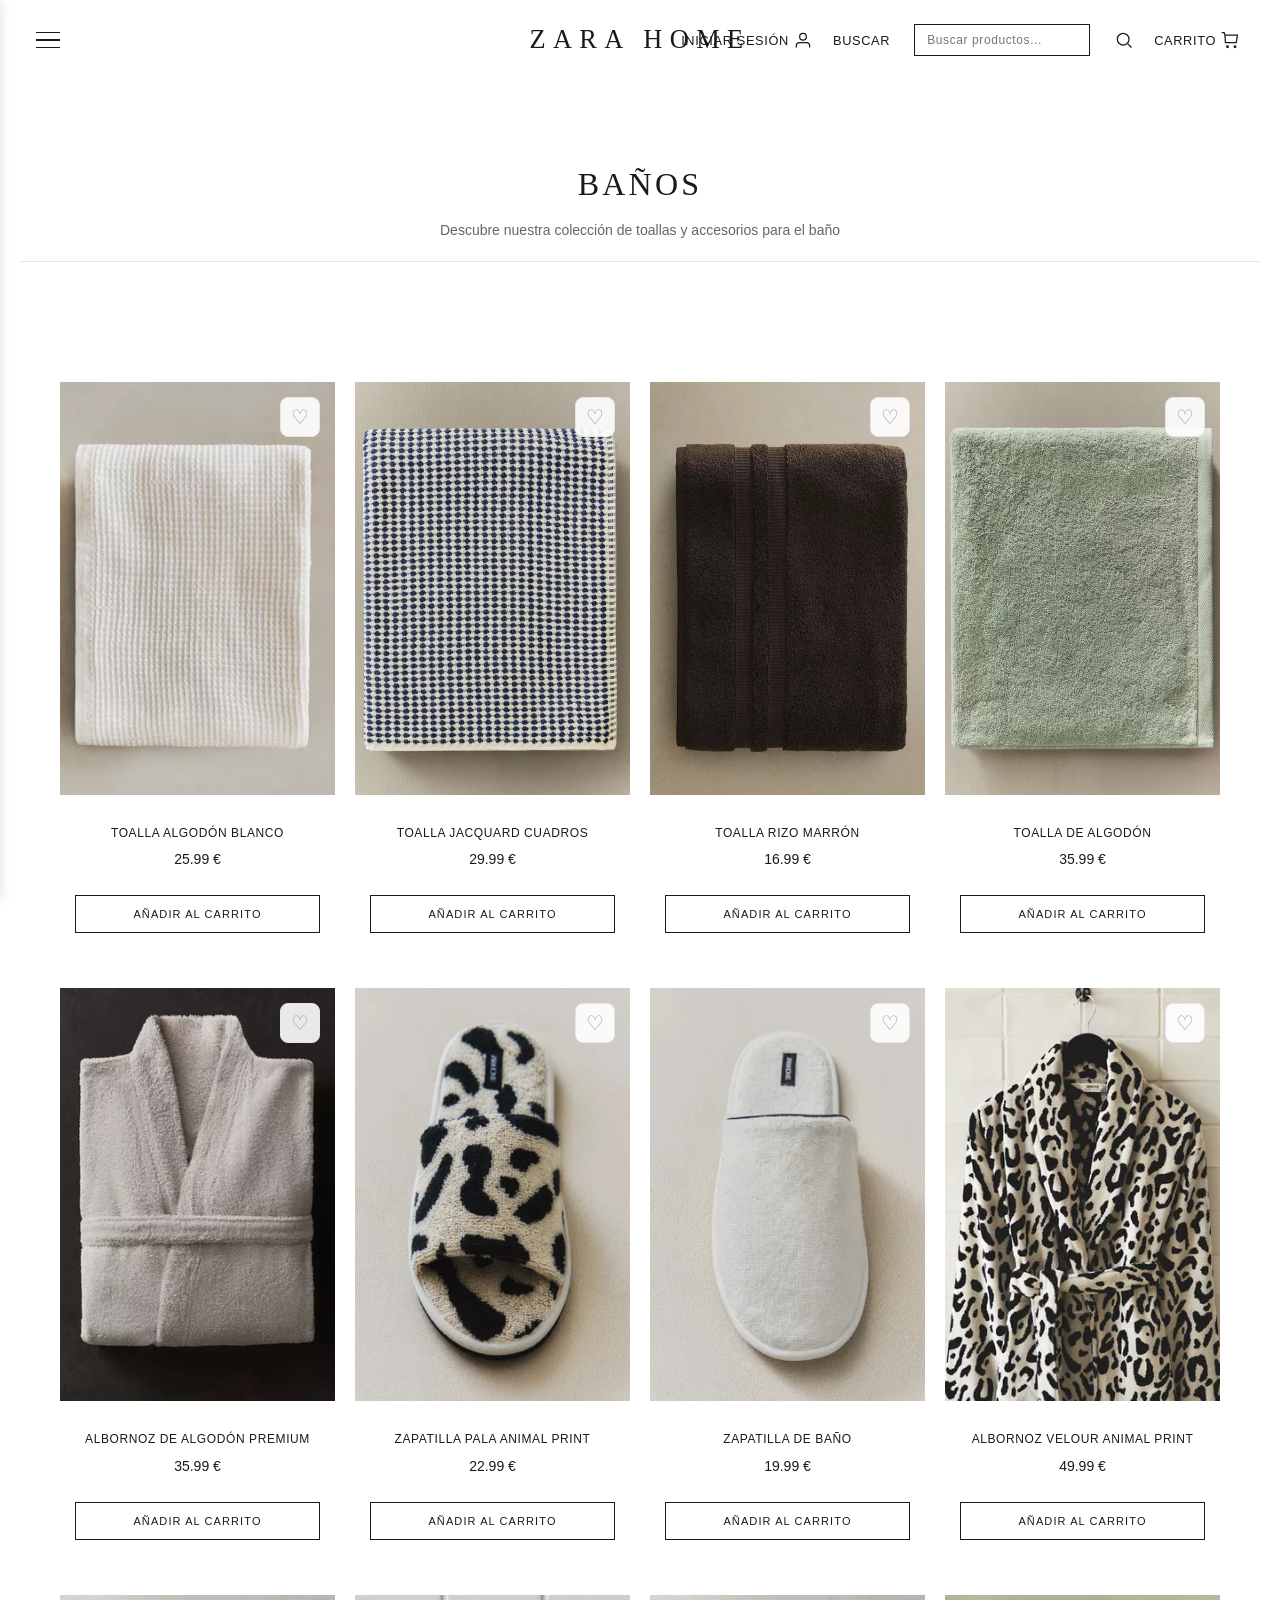
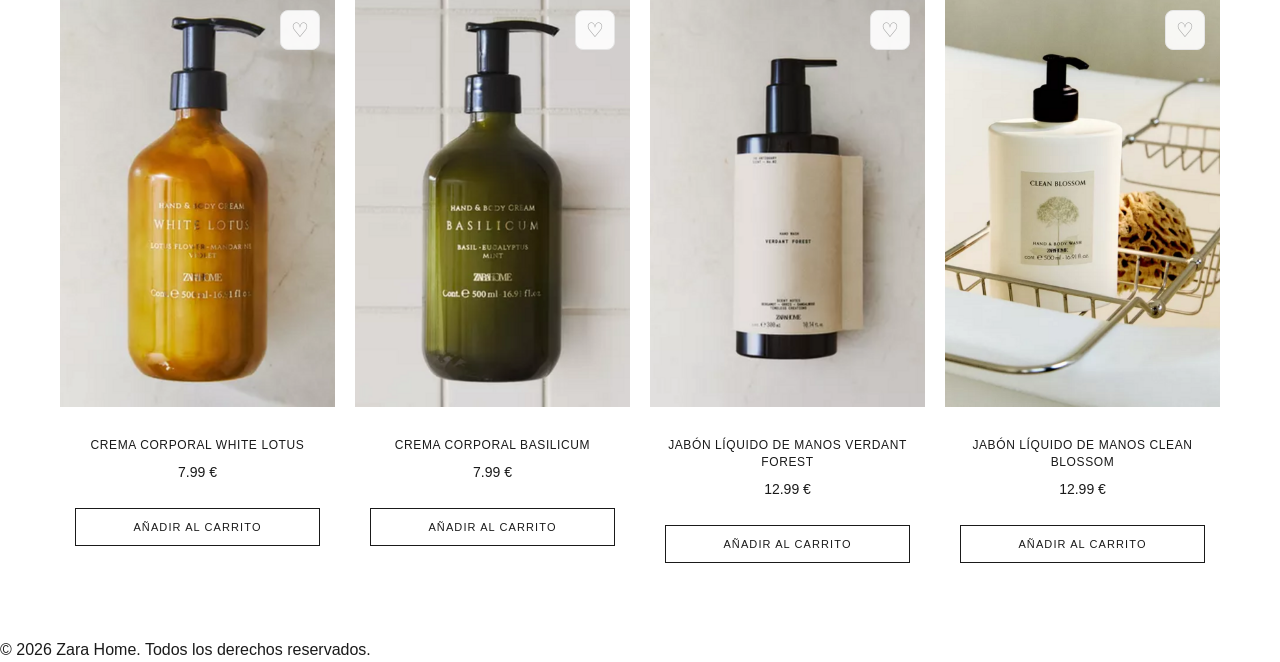
==== banos.html @ 7ca68457 "actu 10/3" ====
<!doctype html>
<html lang="es">
  <head>
    <meta charset="UTF-8" />
    <meta name="viewport" content="width=device-width, initial-scale=1.0" />
    <title>Baños - Zara Home</title>
    <link rel="stylesheet" href="./css/style.css" />
    <script defer src="./js/app.js"></script>
  </head>

  <body>
    <!-- Country Selection Modal -->
    <div class="modal-overlay hidden" id="countryModal">
      <div class="modal">
        <button class="modal-close" id="modalClose" aria-label="Cerrar modal">
          <svg width="14" height="14" viewBox="0 0 14 14" fill="none">
            <path
              d="M1 1L13 13M1 13L13 1"
              stroke="currentColor"
              stroke-width="1.5"
            />
          </svg>
        </button>
        <div class="modal-content">
          <h2 class="modal-title">HOLA,</h2>
          <p class="modal-subtitle">Sí, continuar en España</p>
          <button class="modal-btn modal-btn-primary" id="continueBtn">
            SÍ, CONTINUAR EN ESPAÑA
          </button>
          <button class="modal-btn modal-btn-secondary">
            NO, IR A LA WEB DE UNITED STATES
          </button>
          <p class="modal-note">
            Estamos presentes en más de 79 regiones. Selecciona la tuya
            <a href="/seleccion-pais">aquí</a>
          </p>
        </div>
      </div>
    </div>

    <!-- Header -->
    <header class="header" id="header">
      <div class="header-left">
        <button
          class="hamburger-btn"
          id="hamburger-btn"
          aria-label="Abrir menú"
        >
          <span></span>
          <span></span>
          <span></span>
        </button>
      </div>
      <div class="header-center">
        <a href="index.html" class="logo">
          <span class="logo-text">ZARA HOME</span>
        </a>
      </div>

      <div class="header-right">
        <button class="header-icon" aria-label="Account">
          Iniciar sesión
          <svg
            width="20"
            height="20"
            viewBox="0 0 24 24"
            fill="none"
            stroke="currentColor"
            stroke-width="1.5"
          >
            <circle cx="12" cy="8" r="4" />
            <path d="M4 21v-2a4 4 0 014-4h8a4 4 0 014 4v2" />
          </svg>
        </button>
        <!-- AQUI VA EL BUSCADOR -->

        <button class="header-icon" aria-label="Search">
          Buscar
          <div class="header-search">
            <input
              type="text"
              id="searchInput"
              placeholder="Buscar productos..."
              aria-label="Buscar productos"
            />
          </div>
          <svg
            width="20"
            height="20"
            viewBox="0 0 24 24"
            fill="none"
            stroke="currentColor"
            stroke-width="1.5"
          >
            <circle cx="11" cy="11" r="7" />
            <path d="M21 21l-4.35-4.35" />
          </svg>
        </button>

        <button class="header-icon cart-icon" id="cartIcon" aria-label="Cart">
          Carrito
          <svg
            width="20"
            height="20"
            viewBox="0 0 24 24"
            fill="none"
            stroke="currentColor"
            stroke-width="1.5"
          >
            <path d="M6 6h15l-1.5 9h-13z" />
            <circle cx="9" cy="20" r="1" />
            <circle cx="18" cy="20" r="1" />
            <path d="M6 6L5 3H2" />
          </svg>
          <span class="cart-count" id="cartCount">(0)</span>
        </button>

        <!-- Cart Dropdown -->
        <div class="cart-dropdown hidden" id="cartDropdown">
          <div class="cart-header">
            <h3>Mi Carrito</h3>
            <button
              class="cart-close"
              id="cartClose"
              aria-label="Cerrar carrito"
            >
              ✕
            </button>
          </div>
          <div class="cart-items" id="cartItems">
            <!-- Los productos se renderizarán aquí -->
          </div>
          <div class="cart-footer">
            <div class="cart-total">
              <span>Total:</span>
              <span class="total-amount" id="totalAmount">0.00 €</span>
            </div>
            <button class="checkout-btn">Ir al Carrito</button>
          </div>
        </div>
      </div>
      <div class="dropdown-menu" id="dropdownMenu">
        <nav class="dropdown-nav">
          <ul class="dropdown-list">
            <li><a href="index.html">Inicio</a></li>
            <li><a href="banos.html">Baños</a></li>
            <li><a href="#">Dormitorio</a></li>
            <li><a href="#">Decoración</a></li>
          </ul>
        </nav>
      </div>
    </header>

    <!-- Main Content -->
    <main class="main-content">
      <section class="page-header">
        <h1>Baños</h1>
        <p>Descubre nuestra colección de toallas y accesorios para el baño</p>
      </section>

      

      <div id="contenedor-baño" class="productos"></div>
    </main>

    <!-- Footer -->
    
    <footer class="footer">
      <p>&copy; 2026 Zara Home. Todos los derechos reservados.</p>
    </footer>

  </body>
</html>
---- css/style.css ----
/* =========================
   RESET Y VARIABLES GLOBALES
   ========================= */

:root {
  /* Colores principales */
  --color-bg: #ffffff;
  --color-text: #1a1a1a;
  --color-text-light: #666666;
  --color-text-lighter: #999999;
  --color-border: #e5e5e5;
  --color-border-light: #f0f0f0;
  --color-accent: #000000;

  /* Tipografía */
  --font-primary: "Cormorant Garamond", serif;
  --font-secondary: "Manrope", sans-serif;

  /* Espaciado */
  --spacing-xs: 4px;
  --spacing-sm: 8px;
  --spacing-md: 16px;
  --spacing-lg: 24px;
  --spacing-xl: 32px;
  --spacing-xxl: 48px;

  /* Transiciones */
  --transition-fast: 0.2s ease;
  --transition-normal: 0.3s ease;
  --transition-slow: 0.5s ease;

  /* Sombras */
  --shadow-sm: 0 2px 4px rgba(0, 0, 0, 0.02);
  --shadow-md: 0 4px 12px rgba(0, 0, 0, 0.05);
  --shadow-lg: 0 8px 24px rgba(0, 0, 0, 0.08);

  /* Z-index */
  --z-dropdown: 100;
  --z-modal: 1000;
  --z-header: 100;
}

/* Reset básico */
* {
  margin: 0;
  padding: 0;
  box-sizing: border-box;
}

html {
  font-size: 16px;
  scroll-behavior: smooth;
}

body {
  font-family: var(--font-secondary);
  color: var(--color-text);
  background-color: var(--color-bg);
  line-height: 1.5;
  -webkit-font-smoothing: antialiased;
  -moz-osx-font-smoothing: grayscale;

  /* ensure scroll is always available (Chrome/Firefox) */
  overflow-y: auto;
  min-height: 100vh;
}

html {
  /* some browsers need explicit scroll property */
  overflow-y: auto;
  height: auto;
}

/* =========================
   UTILIDADES
   ========================= */

.visually-hidden {
  position: absolute;
  width: 1px;
  height: 1px;
  margin: -1px;
  padding: 0;
  overflow: hidden;
  clip: rect(0, 0, 0, 0);
  border: 0;
}

.hidden {
  display: none !important;
}

/* =========================
   OVERLAY DEL MODAL
   ========================= */

.modal-overlay {
  position: fixed;
  top: 0;
  left: 0;
  width: 100%;
  height: 100%;
  background-color: rgba(0, 0, 0, 0.5);
  backdrop-filter: blur(2px);
  z-index: 999;
  transition: opacity var(--transition-normal);
  opacity: 0;
  pointer-events: none;
}

.modal-overlay.hidden {
  opacity: 0;
  pointer-events: none;
}
/* =========================
   OVERLAY DEL MENÚ HAMBURGUESA (NUEVO)
   ========================= */
.menu-overlay {
  position: fixed;
  top: 0;
  left: 0;
  width: 100%;
  height: 100%;
  background: rgba(0, 0, 0, 0);
  z-index: 5001;
}

.menu-overlay.hidden {
  display: none;
}
/* Evitar scroll cuando el menú está abierto */
body.menu-open {
  overflow: hidden;
}
/* Botón hamburguesa */
.hamburger-btn {
  display: flex;
  flex-direction: column;
  gap: 6px;
  background: none;
  border: none;
  cursor: pointer;
  padding: var(--spacing-xs);
  position: relative;
  z-index: 1002;
}

.hamburger-btn span {
  width: 24px;
  height: 1.5px;
  background-color: var(--color-text);
  transition: all var(--transition-fast);
}
/* Animación cuando está abierto */
.hamburger-btn.active span:nth-child(1) {
  transform: rotate(45deg) translate(5px, 5px);
}

.hamburger-btn.active span:nth-child(2) {
  opacity: 0;
}

.hamburger-btn.active span:nth-child(3) {
  transform: rotate(-45deg) translate(7px, -7px);
}
/* PANEL LATERAL (MENÚ HAMBURGUESA)copi */
.dropdown-menu {
  position: fixed;
  top: 0;
  left: -320px; /* oculto */
  width: 320px;
  height: 100vh;
  background: #ffffff;
  padding: 40px 30px;
  box-shadow: 2px 0 10px rgba(0, 0, 0, 0.1);
  overflow-y: auto;
  transition: left 0.35s ease;
  z-index: 6000;
  font-family: "Helvetica Neue", Arial, sans-serif;
}

/* Cuando se abre */
.dropdown-menu.active {
  left: 0;
}

/* LISTA DEL MENÚ */
.dropdown-list {
  list-style: none;
  padding: 0;
  margin: 0;
}

.dropdown-list li {
  padding: 12px 0;
  border-bottom: 1px solid #eee;
}

.dropdown-list a {
  text-decoration: none;
  color: #111;
  font-size: 0.85rem;
  letter-spacing: 0.05em;
  text-transform: uppercase;
  display: block;
  transition: opacity 0.2s ease;
}

.dropdown-list a:hover {
  opacity: 0.5;
}

/* DIVISOR */
.dropdown-divider {
  border-bottom: 2px solid #000;
  margin: 10px 0;
}

/*---------------------------*/
.modal {
  background-color: var(--color-bg);
  max-width: 500px;
  width: 90%;
  position: relative;
  animation: modalSlideIn 0.3s ease;
}

@keyframes modalSlideIn {
  from {
    transform: translateY(20px);
    opacity: 0;
  }
  to {
    transform: translateY(0);
    opacity: 1;
  }
}

.modal-close {
  position: absolute;
  top: var(--spacing-lg);
  right: var(--spacing-lg);
  background: none;
  border: none;
  cursor: pointer;
  color: var(--color-text);
  transition: opacity var(--transition-fast);
  z-index: 1;
}

.modal-close:hover {
  opacity: 0.5;
}

.modal-content {
  padding: var(--spacing-xxl) var(--spacing-xl);
  text-align: center;
}

.modal-title {
  font-family: var(--font-primary);
  font-size: 2rem;
  font-weight: 400;
  letter-spacing: 0.1em;
  margin-bottom: var(--spacing-sm);
}

.modal-subtitle {
  font-size: 0.9rem;
  color: var(--color-text-light);
  margin-bottom: var(--spacing-xl);
  text-transform: uppercase;
  letter-spacing: 0.05em;
}

.modal-btn {
  width: 100%;
  padding: var(--spacing-md);
  margin-bottom: var(--spacing-sm);
  border: 1px solid var(--color-border);
  background: none;
  cursor: pointer;
  font-family: var(--font-secondary);
  font-size: 0.8rem;
  text-transform: uppercase;
  letter-spacing: 0.1em;
  transition: all var(--transition-fast);
}

.modal-btn-primary {
  background-color: var(--color-accent);
  color: white;
  border-color: var(--color-accent);
}

.modal-btn-primary:hover {
  background-color: transparent;
  color: var(--color-accent);
}

.modal-btn-secondary {
  background-color: transparent;
  color: var(--color-text);
}

.modal-btn-secondary:hover {
  background-color: var(--color-border-light);
}

.modal-note {
  margin-top: var(--spacing-xl);
  font-size: 0.8rem;
  color: var(--color-text-lighter);
}

.modal-note a {
  color: var(--color-text);
  text-decoration: underline;
  text-underline-offset: 4px;
}

/* =========================
   HEADER
   ========================= */

.header {
  position: fixed;
  top: 0;
  left: 0;
  width: 100%;
  display: flex;
  align-items: center;
  justify-content: space-between;
  padding: var(--spacing-lg) var(--spacing-xl);
  background-color: transparent;
  transition: all var(--transition-normal);
  z-index: var(--z-header);
}

.header.scrolled {
  background-color: var(--color-bg);
  padding: var(--spacing-md) var(--spacing-xl);
  box-shadow: var(--shadow-sm);
}

.header-left {
  display: flex;
  align-items: center;
  gap: 30px;
  flex: 0 0 auto;
}

.menu-btn {
  display: flex;
  flex-direction: column;
  gap: 6px;
  background: none;
  border: none;
  cursor: pointer;
  padding: var(--spacing-xs);
}

.menu-btn span {
  width: 24px;
  height: 1px;
  background-color: var(--color-text);
  transition: all var(--transition-fast);
}

.menu-btn.active span:nth-child(1) {
  transform: rotate(45deg) translate(5px, 5px);
}

.menu-btn.active span:nth-child(2) {
  opacity: 0;
}

.menu-btn.active span:nth-child(3) {
  transform: rotate(-45deg) translate(7px, -7px);
}

.logo {
  text-decoration: none;
  color: var(--color-text);
}

.logo-text {
  font-family: var(--font-primary);
  font-size: 1.65rem; /* un poco más grande */
  letter-spacing: 0.28em; /* CLAVE: más aire entre letras */
  font-weight: 300;
}

.header-center {
  position: absolute;
  left: 50%;
  transform: translateX(-50%);
  display: flex;
  align-items: center;
}

.header-right {
  margin-left: auto;
  display: flex;
  align-items: center;
  gap: 20px;
}

.header-icon {
  display: flex;
  align-items: center;
  gap: var(--spacing-xs);
  background: none;
  border: none;
  cursor: pointer;
  font-size: 0.8rem;
  text-transform: uppercase;
  letter-spacing: 0.05em;
  color: var(--color-text);
  transition: opacity var(--transition-fast);
}

.header-icon:hover {
  opacity: 0.5;
}

.cart-icon {
  position: relative;
}

.cart-count {
  font-size: 0.7rem;
  margin-left: var(--spacing-xs);
}
/*BUSCADOR,LUPA*/
.header-search {
  display: flex;
  align-items: center;
  margin: 0 20px;
}

.header-search input {
  padding: 8px 12px;
  border: 1px solid var(--color-text);
  background: transparent;
  color: var(--color-text);
  font-family: var(--font-secondary);
  font-size: 12px;
  letter-spacing: 0.05em;
  outline: none;
  transition: border 0.2s ease;
}

.header-search input:focus {
  border-color: var(--color-accent);
}

/*CARD BAÑOS*/
/* Contenedor principal de la cuadrícula */
.productos {
  display: grid;
  /* 2 columnas en móvil, 4 en escritorio */
  grid-template-columns: repeat(2, 1fr);
  gap: 20px 10px; /* 20px vertical, 10px horizontal */
  padding: 20px;
  margin-top: 80px; /* Para que no lo tape el header */
}

@media (min-width: 1024px) {
  .productos {
    grid-template-columns: repeat(4, 1fr);
    gap: 40px 20px;
    padding: 40px;
  }
}

/* Estilo de cada Card */
.producto-card {
  position: relative;
  display: flex;
  flex-direction: column;
  text-align: center; /* Zara suele centrar el texto debajo */
}

.image-wrapper {
  aspect-ratio: 2 / 3; /* Proporción vertical elegante */
  overflow: hidden;
  background-color: #f9f9f9; /* Fondo neutro mientras carga */
  width: 100%;
  position: relative; /* Para posicionar el botón de favoritos */
}
.image-wrapper img {
  width: 100%;
  height: 100%;
  object-fit: cover; /* Ajusta la imagen sin deformarla */
  display: block;
  transition: opacity 0.3s ease;
}
.productos img,
.producto-card img {
  width: 100%;
  object-fit: cover; /* Ajusta la imagen sin deformarla */
  display: block;
  transition: opacity 0.3s ease;
}

/* Tipografía minimalista */
.nombre-prod {
  font-size: 0.75rem;
  text-transform: uppercase;
  letter-spacing: 1px;
  margin-top: 15px;
  font-weight: 400;
}

.precio-prod {
  font-size: 0.8rem;
  color: #666;
  margin-top: 5px;
}
/* Botón principal añadir */
.add-cart-btn {
  background-color: transparent;
  color: #000;
  border: 1px solid #000;
  padding: 10px 20px;
  font-family: inherit;
  font-size: 12px;
  text-transform: uppercase;
  letter-spacing: 1.5px;
  cursor: pointer;
  width: 100%; /* Que ocupe todo el ancho de la card */

  transition: all 0.3s ease;
}

/* Efecto al pasar el ratón (Hover) */
.add-cart-btn:hover {
  background-color: hsla(0, 3%, 37%, 0.907);
  color: #fff;
}
/* Tipografía Zara Home */
.info h3 {
  font-size: 14px;
  font-weight: 400;
  margin-top: 15px;
  text-transform: uppercase;
}
/*corazon de card*/
/* --- Estilos del Botón del Corazón (Esquina superior derecha) --- */
.wishlist-btn {
  position: absolute;
  top: 15px;
  right: 15px;

  /* Crear el cuadrado gris limpio */
  width: 36px; /* Tamaño del cuadrado */
  height: 36px;
  background-color: #e8dede;
  border: 1px solid #5b5656;
  border-radius: 4px;

  /* Alinear el icono del corazón en el centro */
  display: flex;
  justify-content: center;
  align-items: center;

  /* Estilo del icono del corazón */
  font-size: 20px; /* Tamaño del corazón */
  color: #333; /* Color del icono outline */
  cursor: pointer;
  transition: all 0.3s ease;
  padding: 0;
  z-index: 10;
}

/* Interacción al pasar el ratón por el corazón */
.wishlist-btn:hover {
  background-color: #e0e0e0;
  color: #000;
  transform: scale(1.05);
}
/* =========================
   MAIN CONTENT
   ========================= */

.main {
  padding-top: 80px;
  min-height: 100vh;
}
/*main bano*/
.main-content {
  margin-top: 100px;
  padding: 20px;
}
/* Estilo de la Card */
.producto-card {
  width: 100%;
  display: flex;
  flex-direction: column;
}
/* =========================
   HERO SECTION
   ========================= */

.hero {
  position: relative;
  width: 100%;
  height: calc(100vh - 80px);
  min-height: 600px;
  overflow: hidden;
}

.hero-image {
  width: 100%;
  height: 100%;
  object-fit: cover;
  transition: opacity var(--transition-slow);
}

.hero-nav {
  position: absolute;
  bottom: 40px; /* o donde lo quieras */
  left: 50%;
  transform: translateX(-50%);
  background: transparent; /* elimina fondo blanco */
  width: 100%;
  display: flex;
  justify-content: center;
  overflow: visible !important;
}

.hero-nav-list {
  display: flex;
  justify-content: center;
  gap: 40px; /* separa los enlaces */
  list-style: none;
  padding: 0;
  margin: 0;
}

.hero-nav-link {
  text-decoration: none;
  color: #111;
  font-size: 0.85rem;
  letter-spacing: 0.05em;
  text-transform: uppercase;
  padding-bottom: 4px;
  transition: opacity 0.2s ease;
}

.hero-nav-link:hover {
  color: #fff;
  opacity: 1;
}

.hero-nav-link::after {
  content: "";
  position: absolute;
  bottom: 0;
  left: 50%;
  transform: translateX(-50%);
  width: 0;
  height: 1px;
  background-color: var(--color-accent);
  transition: width var(--transition-normal);
}

.hero-nav-link.active {
  border-bottom: 1px solid #111;
}

.hero-nav-link.active::after {
  width: 30px;
}

/* =========================
   FEATURED PRODUCTS
   ========================= */

.section-title {
  font-family: var(--font-display);
  font-size: 1.25rem;
  font-weight: 300;
  letter-spacing: 0.2em;
  text-align: center;
  margin-bottom: var(--spacing-3xl);
}

.featured {
  padding: var(--spacing-4xl) var(--spacing-xl);
  max-width: var(--max-width);
  margin: 0 auto;
}

.products-grid {
  display: grid;
  grid-template-columns: repeat(4, 1fr);
  gap: var(--spacing-lg);
}

.product-card {
  cursor: pointer;
}

.product-image-wrapper {
  position: relative;
  aspect-ratio: 3/4;
  overflow: hidden;
  margin-bottom: var(--spacing-md);
  background: var(--color-gray-100);
}

.product-image {
  width: 100%;
  height: 100%;
  object-fit: cover;
  transition: transform var(--transition-slower);
}

.product-card:hover .product-image {
  transform: scale(1.05);
}

.product-wishlist {
  position: absolute;
  top: var(--spacing-md);
  right: var(--spacing-md);
  width: 32px;
  height: 32px;
  display: flex;
  align-items: center;
  justify-content: center;
  color: var(--color-text);
  opacity: 0;
  transition: opacity var(--transition-base);
}

.product-card:hover .product-wishlist {
  opacity: 1;
}

.product-wishlist:hover {
  transform: scale(1.1);
}

.product-info {
  text-align: left;
}

.product-name {
  text-align: center;
  font-size: 0.8rem;
  font-weight: 300;
  letter-spacing: 0.05em;
  margin-bottom: var(--spacing-xs);
  line-height: 1.4;
}

/* =========================
   MEDIA QUERIES (RESPONSIVE)
   ========================= */

@media (max-width: 1200px) {
  .dropdown-menu ul {
    gap: var(--spacing-md);
  }

  .hero-nav-link {
    padding: var(--spacing-md) var(--spacing-md);
    font-size: 0.7rem;
  }
}

.menu-btn {
  display: flex;
}

.hero-nav {
  bottom: var(--spacing-lg);
  width: 90%;
  overflow-x: auto;
  -webkit-overflow-scrolling: touch;
}

.hero-nav-list {
  padding: 0;
}

.hero-nav-link {
  padding: var(--spacing-md) var(--spacing-lg);
}

@media (max-width: 768px) {
  .header {
    padding: var(--spacing-md);
  }

  .header-left {
    gap: var(--spacing-md);
  }

  .logo-text {
    font-size: 1.2rem;
  }

  .header-right {
    gap: var(--spacing-md);
  }

  .header-icon span:not(.cart-count) {
    display: none;
  }

  .hero {
    height: calc(100vh - 70px);
    min-height: 500px;
  }

  .modal-content {
    padding: var(--spacing-xl) var(--spacing-lg);
  }

  .modal-title {
    font-size: 1.5rem;
  }
}

@media (max-width: 480px) {
  .hero-nav-link {
    padding: var(--spacing-md) var(--spacing-md);
    font-size: 0.65rem;
  }

  .cart-count {
    display: inline-block;
  }

  .modal-btn {
    font-size: 0.7rem;
    padding: var(--spacing-sm);
  }
}

/* =========================
   ANIMACIONES ADICIONALES
   ========================= */

@keyframes fadeIn {
  from {
    opacity: 0;
  }
  to {
    opacity: 1;
  }
}

@keyframes slideUp {
  from {
    transform: translateY(20px);
    opacity: 0;
  }
  to {
    transform: translateY(0);
    opacity: 1;
  }
}

/* Clases de utilidad para animaciones */
.fade-in {
  animation: fadeIn var(--transition-normal);
}

.slide-up {
  animation: slideUp var(--transition-normal);
}

/* =========================
   TOUCH DEVICE OPTIMIZATIONS
   ========================= */

.touch .hero-nav {
  -webkit-overflow-scrolling: touch;
}

.touch .hero-nav-link {
  padding: var(--spacing-md) var(--spacing-lg);
  min-width: 120px;
  text-align: center;
}

.touch .modal-overlay {
  backdrop-filter: none; /* Mejor rendimiento en dispositivos móviles */
}

/* =========================
   SEARCH & FILTER SECTION
   ========================= */

.search-input {
  width: 100%;
  max-width: 500px;
  padding: 12px 16px;
  border: 1px solid var(--color-border);
  border-radius: 4px;
  font-family: var(--font-secondary);
  font-size: 14px;
  transition: all var(--transition-fast);
}

.search-input:focus {
  outline: none;
  border-color: var(--color-text);
  box-shadow: 0 0 0 2px rgba(0, 0, 0, 0.05);
}

.search-input::placeholder {
  color: var(--color-text-lighter);
}

/* =========================
   CART SUMMARY SECTION
   ========================= */

.cart-summary {
  padding: 20px;
  background-color: #ffffff;
  border-bottom: 1px solid var(--color-border);
  text-align: center;
}

.cart-info h3 {
  font-size: 16px;
  font-weight: 500;
  margin-bottom: 8px;
  text-transform: uppercase;
  letter-spacing: 0.05em;
}

.cart-info h3 span {
  font-weight: 700;
  color: var(--color-accent);
}

.cart-total {
  font-size: 18px;
  color: var(--color-text);
  margin: 0;
}

.cart-total span {
  font-weight: 700;
  color: var(--color-accent);
}

/* =========================
   PRODUCT CARD IMPROVEMENTS
   ========================= */

.producto-header {
  position: relative;
  height: 300px;
  overflow: hidden;
  background-color: #f5f5f5;
}

.producto-imagen {
  width: 100%;
  height: 100%;
  object-fit: cover;
  display: block;
  transition: transform var(--transition-normal);
}

.producto-card:hover .producto-imagen {
  transform: scale(1.05);
}

.producto-card .info {
  padding: 15px;
  text-align: center;
}

.producto-card .info h3 {
  font-size: 12px;
  font-weight: 400;
  text-transform: uppercase;
  letter-spacing: 0.05em;
  margin-bottom: 8px;
  line-height: 1.4;
}

.producto-card .precio {
  font-size: 14px;
  font-weight: 500;
  color: var(--color-text);
  margin: 8px 0 15px 0;
}

.add-cart-btn {
  width: 100%;
  padding: 12px 16px;
  margin-top: 10px;
  background-color: transparent;
  border: 1px solid var(--color-text);
  color: var(--color-text);
  font-family: var(--font-secondary);
  font-size: 11px;
  font-weight: 500;
  text-transform: uppercase;
  letter-spacing: 0.1em;
  cursor: pointer;
  transition: all var(--transition-fast);
}

.add-cart-btn:hover {
  background-color: var(--color-accent);
  color: white;
  border-color: var(--color-accent);
}
.add-cart-btn:active {
  background-color: transparent !important; /* evita el fondo negro */
  color: var(--color-text) !important;
  border-color: var(--color-text) !important;
  transform: scale(0.98);
}
.add-cart-btn:focus {
  outline: none;
  background-color: transparent;
}

/* =========================
   CART DROPDOWN STYLES
   ========================= */

.cart-dropdown {
  position: fixed;
  top: 70px;
  right: 0;
  width: 380px;
  max-height: 600px;
  background: #ffffff;
  border-left: 1px solid var(--color-border);
  box-shadow: -4px 0 12px rgba(0, 0, 0, 0.1);
  display: flex;
  flex-direction: column;
  z-index: 999;
  animation: slideInRight 0.3s ease;
}

.cart-dropdown.hidden {
  display: none;
}

@keyframes slideInRight {
  from {
    transform: translateX(100%);
  }
  to {
    transform: translateX(0);
  }
}

.cart-header {
  padding: 16px 20px;
  border-bottom: 1px solid var(--color-border);
  display: flex;
  justify-content: space-between;
  align-items: center;
}

.cart-header h3 {
  font-size: 16px;
  font-weight: 500;
  text-transform: uppercase;
  letter-spacing: 0.05em;
  margin: 0;
}

.cart-close {
  background: none;
  border: none;
  font-size: 20px;
  cursor: pointer;
  color: var(--color-text);
  transition: opacity var(--transition-fast);
  padding: 0;
  width: 24px;
  height: 24px;
  display: flex;
  align-items: center;
  justify-content: center;
}

.cart-close:hover {
  opacity: 0.5;
}

.cart-items {
  flex: 1;
  overflow-y: auto;
  padding: 16px 0;
}

.cart-item {
  padding: 16px 20px;
  border-bottom: 1px solid var(--color-border-light);
  display: flex;
  gap: 12px;
  align-items: flex-start;
}

.cart-item-image {
  width: 60px;
  height: 60px;
  object-fit: cover;
  background: var(--color-border-light);
  border-radius: 2px;
}

.cart-item-info {
  flex: 1;
  min-width: 0;
}

.cart-item-name {
  font-size: 12px;
  font-weight: 500;
  text-transform: uppercase;
  letter-spacing: 0.05em;
  margin: 0 0 8px 0;
  line-height: 1.4;
  word-break: break-word;
}

.cart-item-details {
  font-size: 11px;
  color: var(--color-text-light);
  margin: 4px 0;
}

.cart-item-quantity {
  font-weight: 600;
}

.cart-item-price {
  font-weight: 600;
  margin-top: 4px;
}

/* botón de eliminar en el carrito */
.remove-cart-btn {
  background: none;
  border: none;
  color: var(--color-text-light);
  font-size: 16px;
  cursor: pointer;
  padding: 0;
  margin-left: 8px;
  transition: color var(--transition-fast);
}

.remove-cart-btn:hover {
  color: #000;
}

.remove-cart-btn:focus {
  outline: 2px solid var(--color-accent);
}

.cart-empty {
  padding: 40px 20px;
  text-align: center;
  color: var(--color-text-lighter);
  font-size: 14px;
}

.cart-footer {
  padding: 16px 20px;
  border-top: 1px solid var(--color-border);
  background: var(--color-bg);
}

.cart-total {
  display: flex;
  justify-content: space-between;
  align-items: center;
  margin-bottom: 16px;
  font-size: 14px;
}

.cart-total span:last-child {
  font-weight: 600;
  font-size: 16px;
}

.checkout-btn {
  width: 100%;
  padding: 14px;
  background-color: var(--color-accent);
  color: white;
  border: none;
  font-family: var(--font-secondary);
  font-size: 12px;
  font-weight: 600;
  text-transform: uppercase;
  letter-spacing: 0.1em;
  cursor: pointer;
  transition: all var(--transition-fast);
}

.checkout-btn:hover {
  background-color: #333333;
}

.checkout-btn:active {
  transform: scale(0.98);
}

/* Responsive design para mobile */
@media (max-width: 480px) {
  .cart-dropdown {
    width: 100%;
    right: 0;
    top: 70px;
    max-height: calc(100vh - 70px);
  }
}

/* =========================
   CART MESSAGE NOTIFICATION
   ========================= */

.cart-message {
  position: fixed;
  bottom: 20px;
  right: 20px;
  background-color: var(--color-accent);
  color: white;
  padding: 16px 24px;
  border-radius: 4px;
  font-size: 14px;
  font-weight: 500;
  box-shadow: var(--shadow-lg);
  animation: slideUp 0.3s ease;
  z-index: 1001;
}

@media (max-width: 480px) {
  .cart-message {
    bottom: 10px;
    right: 10px;
    left: 10px;
  }
}

/* =========================
   WISHLIST BUTTON
   ========================= */

.wishlist-btn {
  position: absolute;
  top: 15px;
  right: 15px;
  width: 40px;
  height: 40px;
  background-color: rgba(255, 255, 255, 0.9);
  border: 1px solid var(--color-border);
  border-radius: 8px;
  display: flex;
  justify-content: center;
  align-items: center;
  font-size: 20px;
  color: #999;
  cursor: pointer;
  transition: all var(--transition-fast);
  z-index: 10;
  padding: 0;
}

.wishlist-btn:hover {
  background-color: white;
  transform: scale(1.1);
}

.wishlist-btn.filled {
  color: black;
  background-color: white;
  border-color: black;
}

/* =========================
   CART MESSAGE NOTIFICATION
   ========================= */

.cart-message {
  position: fixed;
  bottom: 20px;
  right: 20px;
  padding: 16px 24px;
  background-color: var(--color-accent);
  color: white;
  border-radius: 4px;
  font-size: 14px;
  font-weight: 500;
  box-shadow: var(--shadow-lg);
  animation: slideUp var(--transition-normal);
  z-index: 1000;
}

@media (max-width: 768px) {
  .cart-message {
    bottom: 10px;
    right: 10px;
    left: 10px;
    border-radius: 4px;
  }
}

/* =========================
   NO PRODUCTS MESSAGE
   ========================= */

.no-products {
  grid-column: 1 / -1;
  text-align: center;
  padding: 60px 20px;
  color: var(--color-text-light);
  font-size: 16px;
}

/* =========================
   PAGE HEADER
   ========================= */

.page-header {
  text-align: center;
  padding: 40px 20px 20px;
  background-color: #ffffff;
  border-bottom: 1px solid var(--color-border);
}

.page-header h1 {
  font-family: var(--font-primary);
  font-size: 32px;
  font-weight: 300;
  letter-spacing: 0.1em;
  margin-bottom: 12px;
  text-transform: uppercase;
}

.page-header p {
  font-size: 14px;
  color: var(--color-text-light);
}

/* =========================
   PRINT STYLES
   ========================= */

@media print {
  .header,
  .hero-nav,
  .modal-overlay,
  .cart-summary {
    display: none;
  }

  .hero-image {
    max-width: 100%;
    page-break-inside: avoid;
  }
}

/* =========================
   ESTILOS DEL MODAL DE LOGIN
   ========================= */

.auth-modal {
  position: fixed;
  top: 0;
  left: 0;
  width: 100%;
  height: 100%;
  z-index: var(--z-modal);
  display: flex;
  align-items: center;
  justify-content: center;
  backdrop-filter: blur(5px);
}

.auth-modal.hidden {
  display: none;
}

.auth-overlay {
  position: absolute;
  top: 0;
  left: 0;
  width: 100%;
  height: 100%;
  background-color: rgba(0, 0, 0, 0.5);
  cursor: pointer;
}

.auth-container {
  position: relative;
  background: white;
  border-radius: 8px;
  max-width: 400px;
  width: 90%;
  padding: 40px;
  box-shadow: var(--shadow-lg);
  animation: slideUp 0.3s ease;
  z-index: 1001;
}

@keyframes slideUp {
  from {
    opacity: 0;
    transform: translateY(20px);
  }
  to {
    opacity: 1;
    transform: translateY(0);
  }
}

.auth-close {
  position: absolute;
  top: 16px;
  right: 16px;
  background: none;
  border: none;
  font-size: 24px;
  cursor: pointer;
  color: var(--color-text-light);
  padding: 8px;
  display: flex;
  align-items: center;
  justify-content: center;
  width: 32px;
  height: 32px;
  border-radius: 4px;
  transition: all var(--transition-fast);
}

.auth-close:hover {
  background-color: var(--color-border-light);
  color: var(--color-text);
}

.auth-header {
  text-align: center;
  margin-bottom: 32px;
}

.auth-header h2 {
  font-family: var(--font-primary);
  font-size: 28px;
  margin-bottom: 8px;
  font-weight: 500;
  letter-spacing: 2px;
}

.auth-header p {
  color: var(--color-text-light);
  font-size: 14px;
}

.auth-form {
  display: flex;
  flex-direction: column;
}

.auth-input-group {
  margin-bottom: 20px;
  display: flex;
  flex-direction: column;
}

.auth-input-group label {
  font-size: 12px;
  font-weight: 600;
  margin-bottom: 8px;
  text-transform: uppercase;
  letter-spacing: 1px;
  color: var(--color-text);
}

.auth-input-group input {
  padding: 12px 16px;
  border: 1px solid var(--color-border);
  border-radius: 4px;
  font-family: var(--font-secondary);
  font-size: 14px;
  transition: border-color var(--transition-fast);
}

.auth-input-group input:focus {
  outline: none;
  border-color: var(--color-accent);
  box-shadow: 0 0 0 3px rgba(0, 0, 0, 0.05);
}

.auth-submit-btn {
  padding: 14px 24px;
  background-color: var(--color-accent);
  color: white;
  border: 1px solid var(--color-accent);
  border-radius: 4px;
  font-family: var(--font-secondary);
  font-size: 14px;
  font-weight: 600;
  text-transform: uppercase;
  letter-spacing: 1.5px;
  cursor: pointer;
  margin-bottom: 20px;
  transition: all var(--transition-fast);
}

.auth-submit-btn:hover {
  background-color: #222;
  border-color: #222;
}

.auth-submit-btn:active {
  transform: scale(0.98);
}

.auth-footer {
  display: flex;
  flex-direction: column;
  gap: 16px;
  font-size: 13px;
  text-align: center;
}

.auth-link {
  color: var(--color-text);
  text-decoration: none;
  border-bottom: 1px solid transparent;
  transition: border-color var(--transition-fast);
}

.auth-link:hover {
  border-bottom-color: var(--color-text);
}

/* Responsive */
@media (max-width: 480px) {
  .auth-container {
    width: 95%;
    padding: 24px;
  }

  .auth-header h2 {
    font-size: 20px;
  }

  .auth-input-group input {
    font-size: 16px; /* Evita zoom en iOS */
  }
}
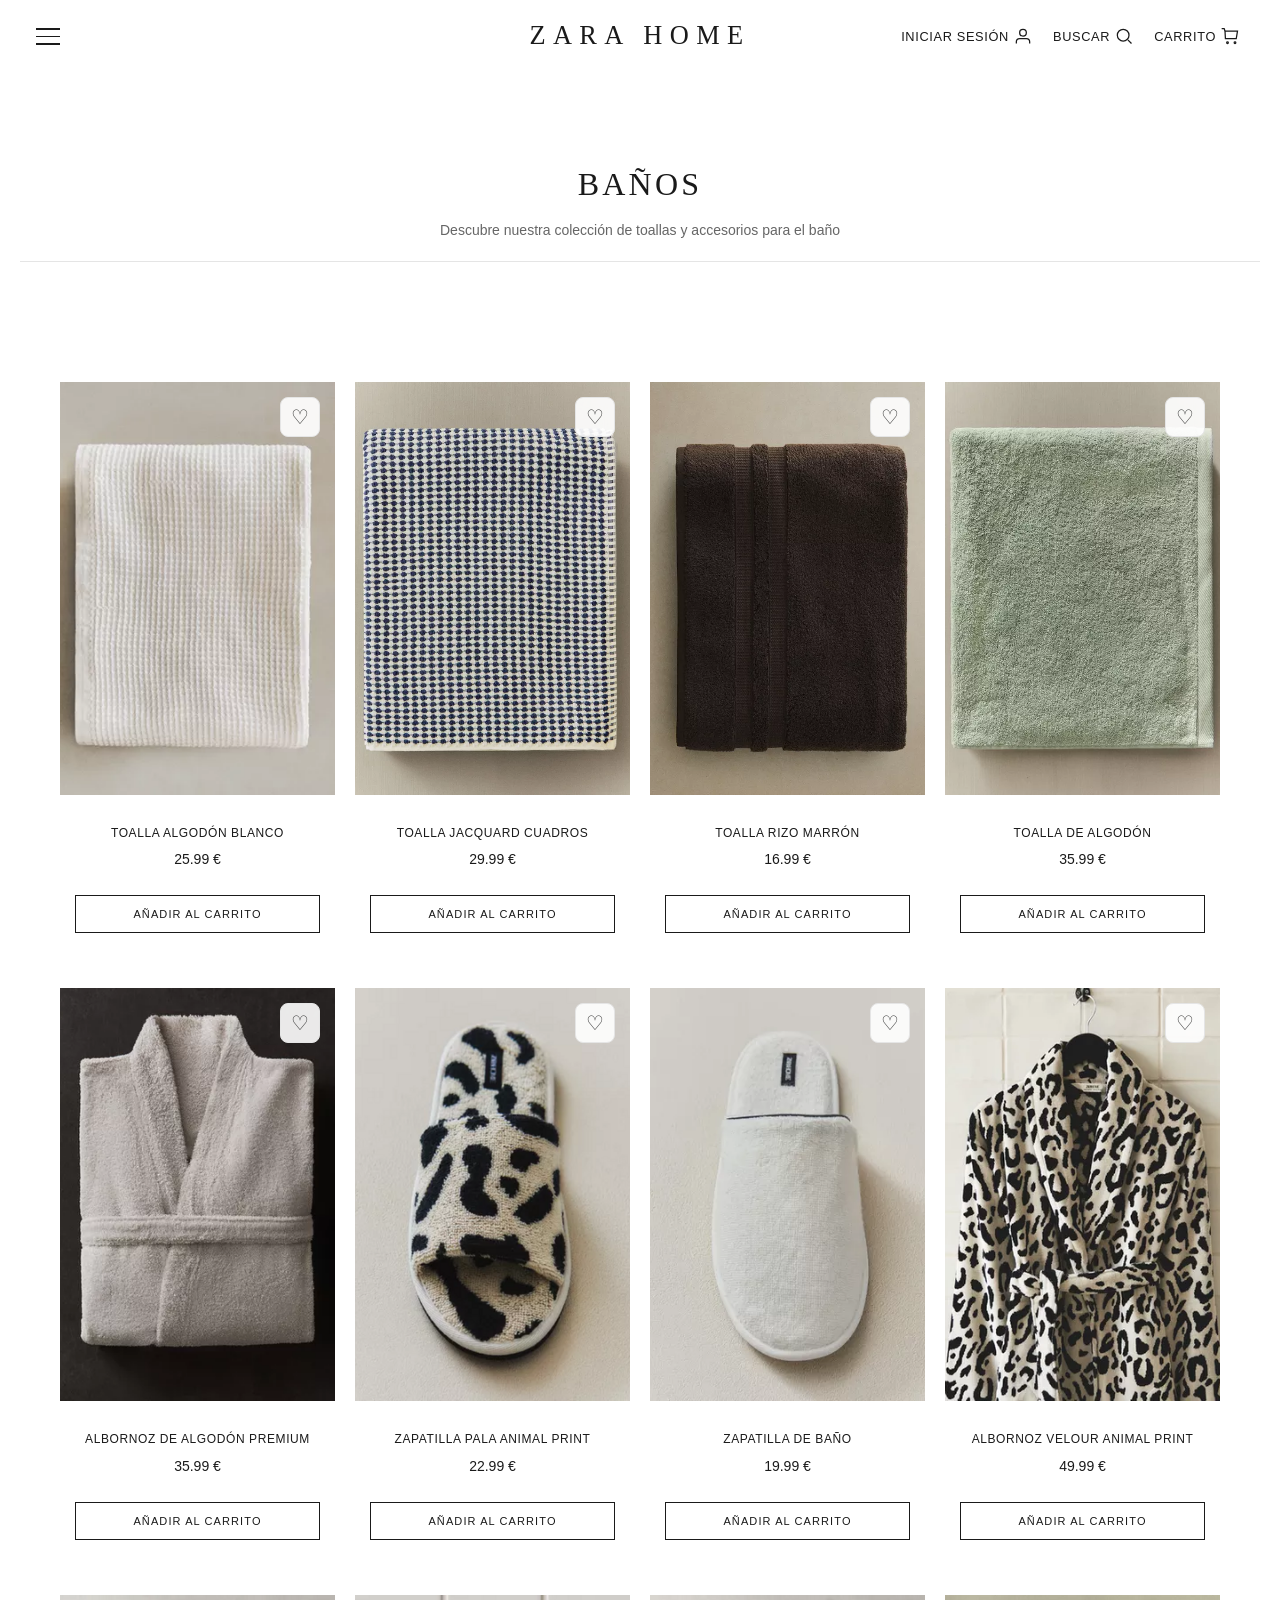
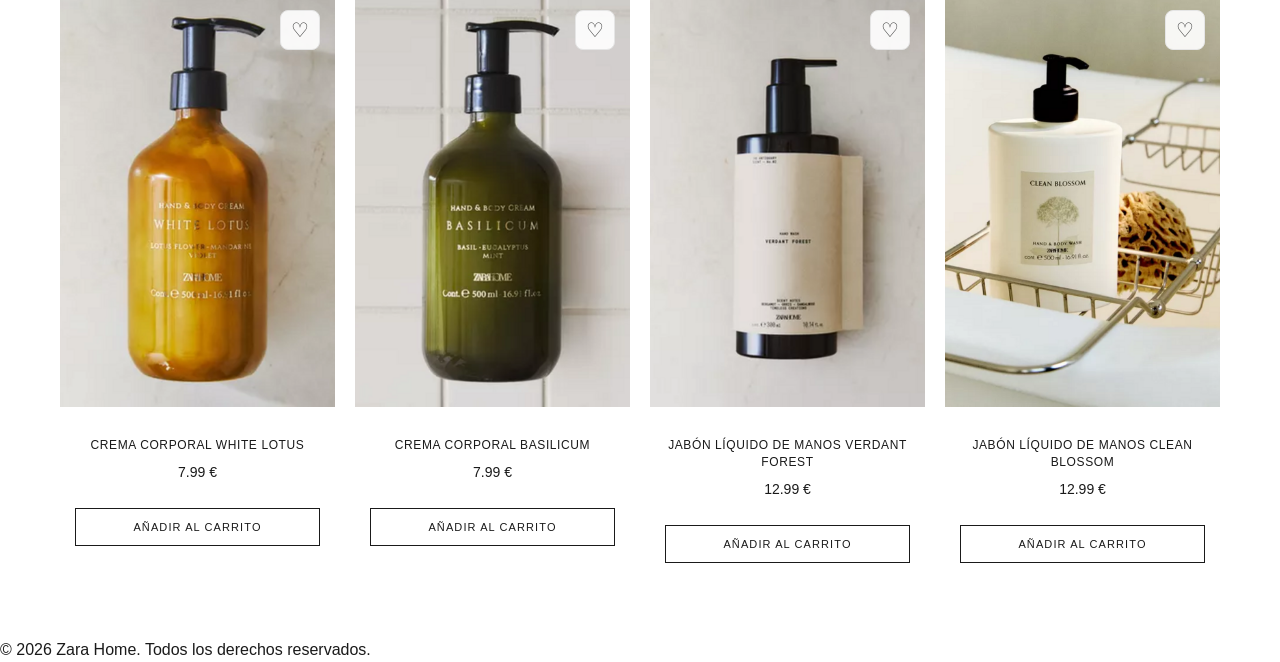
==== commit 5b2f7962: "actu 25/3" ====
--- a/banos.html
+++ b/banos.html
@@ -6,6 +6,7 @@
     <title>Baños - Zara Home</title>
     <link rel="stylesheet" href="./css/style.css" />
     <script defer src="./js/app.js"></script>
+    
   </head>
 
   <body>
@@ -58,7 +59,7 @@
       </div>
 
       <div class="header-right">
-        <button class="header-icon" aria-label="Account">
+        <button class="header-icon">
           Iniciar sesión
           <svg
             width="20"
@@ -72,32 +73,27 @@
             <path d="M4 21v-2a4 4 0 014-4h8a4 4 0 014 4v2" />
           </svg>
         </button>
-        <!-- AQUI VA EL BUSCADOR -->
 
-        <button class="header-icon" aria-label="Search">
-          Buscar
-          <div class="header-search">
-            <input
-              type="text"
-              id="searchInput"
-              placeholder="Buscar productos..."
-              aria-label="Buscar productos"
-            />
-          </div>
-          <svg
-            width="20"
-            height="20"
-            viewBox="0 0 24 24"
-            fill="none"
-            stroke="currentColor"
-            stroke-width="1.5"
-          >
-            <circle cx="11" cy="11" r="7" />
-            <path d="M21 21l-4.35-4.35" />
+        <!-- BOTÓN -->
+        <button class="header-icon" id="searchToggle">
+          BUSCAR
+         
+          <svg width="20" height="20" viewBox="0 0 24 24" fill="none" stroke="currentColor" stroke-width="1.5">
+            <circle cx="11" cy="11" r="7"/>
+            <path d="M21 21l-4.35-4.35"/>
           </svg>
         </button>
 
-        <button class="header-icon cart-icon" id="cartIcon" aria-label="Cart">
+        <!-- BUSCADOR (FUERA) -->
+        <div class="search-overlay" id="searchOverlay">
+          <input
+            type="text"
+            id="searchInput"
+            placeholder="¿Qué Estás Buscando?"
+          />
+        </div>
+
+        <button class="header-icon cart-icon" id="cartIcon">
           Carrito
           <svg
             width="20"
@@ -158,16 +154,13 @@
         <p>Descubre nuestra colección de toallas y accesorios para el baño</p>
       </section>
 
-      
-
       <div id="contenedor-baño" class="productos"></div>
     </main>
 
     <!-- Footer -->
-    
+
     <footer class="footer">
       <p>&copy; 2026 Zara Home. Todos los derechos reservados.</p>
     </footer>
-
   </body>
 </html>
--- a/css/style.css
+++ b/css/style.css
@@ -50,6 +50,8 @@
 html {
   font-size: 16px;
   scroll-behavior: smooth;
+  overflow-y: auto;
+  height: auto;
 }
 
 body {
@@ -65,11 +67,7 @@
   min-height: 100vh;
 }
 
-html {
-  /* some browsers need explicit scroll property */
-  overflow-y: auto;
-  height: auto;
-}
+
 
 /* =========================
    UTILIDADES
@@ -122,11 +120,12 @@
   width: 100%;
   height: 100%;
   background: rgba(0, 0, 0, 0);
-  z-index: 5001;
-}
-
-.menu-overlay.hidden {
+  z-index: 5000;
   display: none;
+}
+
+.menu-overlay.active {
+  display: block;
 }
 /* Evitar scroll cuando el menú está abierto */
 body.menu-open {
@@ -151,6 +150,26 @@
   background-color: var(--color-text);
   transition: all var(--transition-fast);
 }
+/*Boton de cerrar y abrir menu(x)*/
+.menu-close {
+  position: absolute;
+  top: 20px;
+  right: 20px;
+
+  background: none;
+  border: none;
+  font-size: 20px;
+  cursor: pointer;
+
+  color: #000;
+  font-size: 24px;
+  font-weight: 300;
+}
+
+/* efecto hover suave */
+.menu-close:hover {
+  opacity: 0.6;
+}
 /* Animación cuando está abierto */
 .hamburger-btn.active span:nth-child(1) {
   transform: rotate(45deg) translate(5px, 5px);
@@ -163,7 +182,7 @@
 .hamburger-btn.active span:nth-child(3) {
   transform: rotate(-45deg) translate(7px, -7px);
 }
-/* PANEL LATERAL (MENÚ HAMBURGUESA)copi */
+/* PANEL LATERAL (MENÚ HAMBURGUESA) */
 .dropdown-menu {
   position: fixed;
   top: 0;
@@ -172,11 +191,13 @@
   height: 100vh;
   background: #ffffff;
   padding: 40px 30px;
-  box-shadow: 2px 0 10px rgba(0, 0, 0, 0.1);
+
+  -webkit-overflow-scrolling: touch;
   overflow-y: auto;
   transition: left 0.35s ease;
   z-index: 6000;
   font-family: "Helvetica Neue", Arial, sans-serif;
+  
 }
 
 /* Cuando se abre */
@@ -432,27 +453,31 @@
   font-size: 0.7rem;
   margin-left: var(--spacing-xs);
 }
-/*BUSCADOR,LUPA*/
-.header-search {
-  display: flex;
+
+/*BUSCADOR */
+.search-overlay {
+  position: fixed;
+  top: 0;
+  left: 0;
+  width: 100%;
+  height: 100px;
+  background: white;
+
+  display: none;
   align-items: center;
-  margin: 0 20px;
-}
-
-.header-search input {
-  padding: 8px 12px;
-  border: 1px solid var(--color-text);
-  background: transparent;
-  color: var(--color-text);
-  font-family: var(--font-secondary);
-  font-size: 12px;
-  letter-spacing: 0.05em;
-  outline: none;
-  transition: border 0.2s ease;
-}
-
-.header-search input:focus {
-  border-color: var(--color-accent);
+  justify-content: center;
+
+  z-index: 7000;
+}
+
+.search-overlay.active {
+  display: flex;
+}
+.search-overlay input {
+  width: 400px;   
+  height: 40px;   
+  font-size: 16px; 
+  padding: 10px;
 }
 
 /*CARD BAÑOS*/
@@ -480,6 +505,7 @@
   display: flex;
   flex-direction: column;
   text-align: center; /* Zara suele centrar el texto debajo */
+  width: 100%;
 }
 
 .image-wrapper {
@@ -518,26 +544,29 @@
   color: #666;
   margin-top: 5px;
 }
-/* Botón principal añadir */
+/* Botón principal añadir al carrito */
 .add-cart-btn {
+  width: 100%;
+  padding: 12px 16px;
+  margin-top: 10px;
   background-color: transparent;
-  color: #000;
-  border: 1px solid #000;
-  padding: 10px 20px;
-  font-family: inherit;
-  font-size: 12px;
-  text-transform: uppercase;
-  letter-spacing: 1.5px;
+  border: 1px solid var(--color-text);
+  color: var(--color-text);
+  font-family: var(--font-secondary);
+  font-size: 11px;
+  font-weight: 500;
+  text-transform: uppercase;
+  letter-spacing: 0.1em;
   cursor: pointer;
-  width: 100%; /* Que ocupe todo el ancho de la card */
-
-  transition: all 0.3s ease;
+  transition: all var(--transition-fast);
 }
 
 /* Efecto al pasar el ratón (Hover) */
+
 .add-cart-btn:hover {
-  background-color: hsla(0, 3%, 37%, 0.907);
-  color: #fff;
+  background-color: var(--color-accent);
+  color: white;
+  border-color: var(--color-accent);
 }
 /* Tipografía Zara Home */
 .info h3 {
@@ -546,40 +575,8 @@
   margin-top: 15px;
   text-transform: uppercase;
 }
-/*corazon de card*/
-/* --- Estilos del Botón del Corazón (Esquina superior derecha) --- */
-.wishlist-btn {
-  position: absolute;
-  top: 15px;
-  right: 15px;
-
-  /* Crear el cuadrado gris limpio */
-  width: 36px; /* Tamaño del cuadrado */
-  height: 36px;
-  background-color: #e8dede;
-  border: 1px solid #5b5656;
-  border-radius: 4px;
-
-  /* Alinear el icono del corazón en el centro */
-  display: flex;
-  justify-content: center;
-  align-items: center;
-
-  /* Estilo del icono del corazón */
-  font-size: 20px; /* Tamaño del corazón */
-  color: #333; /* Color del icono outline */
-  cursor: pointer;
-  transition: all 0.3s ease;
-  padding: 0;
-  z-index: 10;
-}
-
-/* Interacción al pasar el ratón por el corazón */
-.wishlist-btn:hover {
-  background-color: #e0e0e0;
-  color: #000;
-  transform: scale(1.05);
-}
+
+
 /* =========================
    MAIN CONTENT
    ========================= */
@@ -593,12 +590,7 @@
   margin-top: 100px;
   padding: 20px;
 }
-/* Estilo de la Card */
-.producto-card {
-  width: 100%;
-  display: flex;
-  flex-direction: column;
-}
+
 /* =========================
    HERO SECTION
    ========================= */
@@ -620,14 +612,16 @@
 
 .hero-nav {
   position: absolute;
-  bottom: 40px; /* o donde lo quieras */
+  bottom: 40px; 
   left: 50%;
   transform: translateX(-50%);
-  background: transparent; /* elimina fondo blanco */
-  width: 100%;
+  background: transparent; 
   display: flex;
   justify-content: center;
   overflow: visible !important;
+  width: 90%;
+  overflow-x: auto;
+  -webkit-overflow-scrolling: touch;
 }
 
 .hero-nav-list {
@@ -637,11 +631,13 @@
   list-style: none;
   padding: 0;
   margin: 0;
+ 
 }
 
 .hero-nav-link {
   text-decoration: none;
-  color: #111;
+  border-bottom: none;
+  color:white;
   font-size: 0.85rem;
   letter-spacing: 0.05em;
   text-transform: uppercase;
@@ -655,6 +651,7 @@
 }
 
 .hero-nav-link::after {
+  display: none;
   content: "";
   position: absolute;
   bottom: 0;
@@ -667,7 +664,8 @@
 }
 
 .hero-nav-link.active {
-  border-bottom: 1px solid #111;
+  border-bottom: none;
+  
 }
 
 .hero-nav-link.active::after {
@@ -722,27 +720,7 @@
   transform: scale(1.05);
 }
 
-.product-wishlist {
-  position: absolute;
-  top: var(--spacing-md);
-  right: var(--spacing-md);
-  width: 32px;
-  height: 32px;
-  display: flex;
-  align-items: center;
-  justify-content: center;
-  color: var(--color-text);
-  opacity: 0;
-  transition: opacity var(--transition-base);
-}
-
-.product-card:hover .product-wishlist {
-  opacity: 1;
-}
-
-.product-wishlist:hover {
-  transform: scale(1.1);
-}
+
 
 .product-info {
   text-align: left;
@@ -757,6 +735,7 @@
   line-height: 1.4;
 }
 
+
 /* =========================
    MEDIA QUERIES (RESPONSIVE)
    ========================= */
@@ -770,25 +749,6 @@
     padding: var(--spacing-md) var(--spacing-md);
     font-size: 0.7rem;
   }
-}
-
-.menu-btn {
-  display: flex;
-}
-
-.hero-nav {
-  bottom: var(--spacing-lg);
-  width: 90%;
-  overflow-x: auto;
-  -webkit-overflow-scrolling: touch;
-}
-
-.hero-nav-list {
-  padding: 0;
-}
-
-.hero-nav-link {
-  padding: var(--spacing-md) var(--spacing-lg);
 }
 
 @media (max-width: 768px) {
@@ -943,9 +903,13 @@
 }
 
 .cart-total {
-  font-size: 18px;
+  display: flex;
+  justify-content: space-between;
+  align-items: center;
+
+  font-size: 16px; 
   color: var(--color-text);
-  margin: 0;
+  margin-bottom: 16px;
 }
 
 .cart-total span {
@@ -996,38 +960,26 @@
   color: var(--color-text);
   margin: 8px 0 15px 0;
 }
-
-.add-cart-btn {
-  width: 100%;
-  padding: 12px 16px;
-  margin-top: 10px;
-  background-color: transparent;
-  border: 1px solid var(--color-text);
-  color: var(--color-text);
-  font-family: var(--font-secondary);
-  font-size: 11px;
-  font-weight: 500;
-  text-transform: uppercase;
-  letter-spacing: 0.1em;
-  cursor: pointer;
-  transition: all var(--transition-fast);
-}
-
-.add-cart-btn:hover {
+.add-cart-btn.added {
   background-color: var(--color-accent);
   color: white;
   border-color: var(--color-accent);
-}
-.add-cart-btn:active {
-  background-color: transparent !important; /* evita el fondo negro */
-  color: var(--color-text) !important;
-  border-color: var(--color-text) !important;
-  transform: scale(0.98);
-}
-.add-cart-btn:focus {
+  cursor: default;
+}
+.add-cart-btn.added:hover,
+.add-cart-btn.added:active,
+.add-cart-btn.added:focus {
+  background-color: var(--color-accent);
+  color: white;
+  border-color: var(--color-accent);
+  transform: none;
   outline: none;
-  background-color: transparent;
-}
+}
+
+
+
+
+
 
 /* =========================
    CART DROPDOWN STYLES
@@ -1181,13 +1133,9 @@
   background: var(--color-bg);
 }
 
-.cart-total {
-  display: flex;
-  justify-content: space-between;
-  align-items: center;
-  margin-bottom: 16px;
-  font-size: 14px;
-}
+
+  
+
 
 .cart-total span:last-child {
   font-weight: 600;
@@ -1253,9 +1201,17 @@
     left: 10px;
   }
 }
-
-/* =========================
-   WISHLIST BUTTON
+@media (max-width: 768px) {
+  .cart-message {
+    bottom: 10px;
+    right: 10px;
+    left: 10px;
+    border-radius: 4px;
+  }
+}
+
+/* =========================
+   WISHLIST BUTTON CORAZON
    ========================= */
 
 .wishlist-btn {
@@ -1271,15 +1227,16 @@
   justify-content: center;
   align-items: center;
   font-size: 20px;
-  color: #999;
+  color: #333;
   cursor: pointer;
   transition: all var(--transition-fast);
   z-index: 10;
   padding: 0;
 }
-
+/* Interacción al pasar el ratón por el corazón */
 .wishlist-btn:hover {
   background-color: white;
+   color: #000;   
   transform: scale(1.1);
 }
 
@@ -1287,34 +1244,6 @@
   color: black;
   background-color: white;
   border-color: black;
-}
-
-/* =========================
-   CART MESSAGE NOTIFICATION
-   ========================= */
-
-.cart-message {
-  position: fixed;
-  bottom: 20px;
-  right: 20px;
-  padding: 16px 24px;
-  background-color: var(--color-accent);
-  color: white;
-  border-radius: 4px;
-  font-size: 14px;
-  font-weight: 500;
-  box-shadow: var(--shadow-lg);
-  animation: slideUp var(--transition-normal);
-  z-index: 1000;
-}
-
-@media (max-width: 768px) {
-  .cart-message {
-    bottom: 10px;
-    right: 10px;
-    left: 10px;
-    border-radius: 4px;
-  }
 }
 
 /* =========================
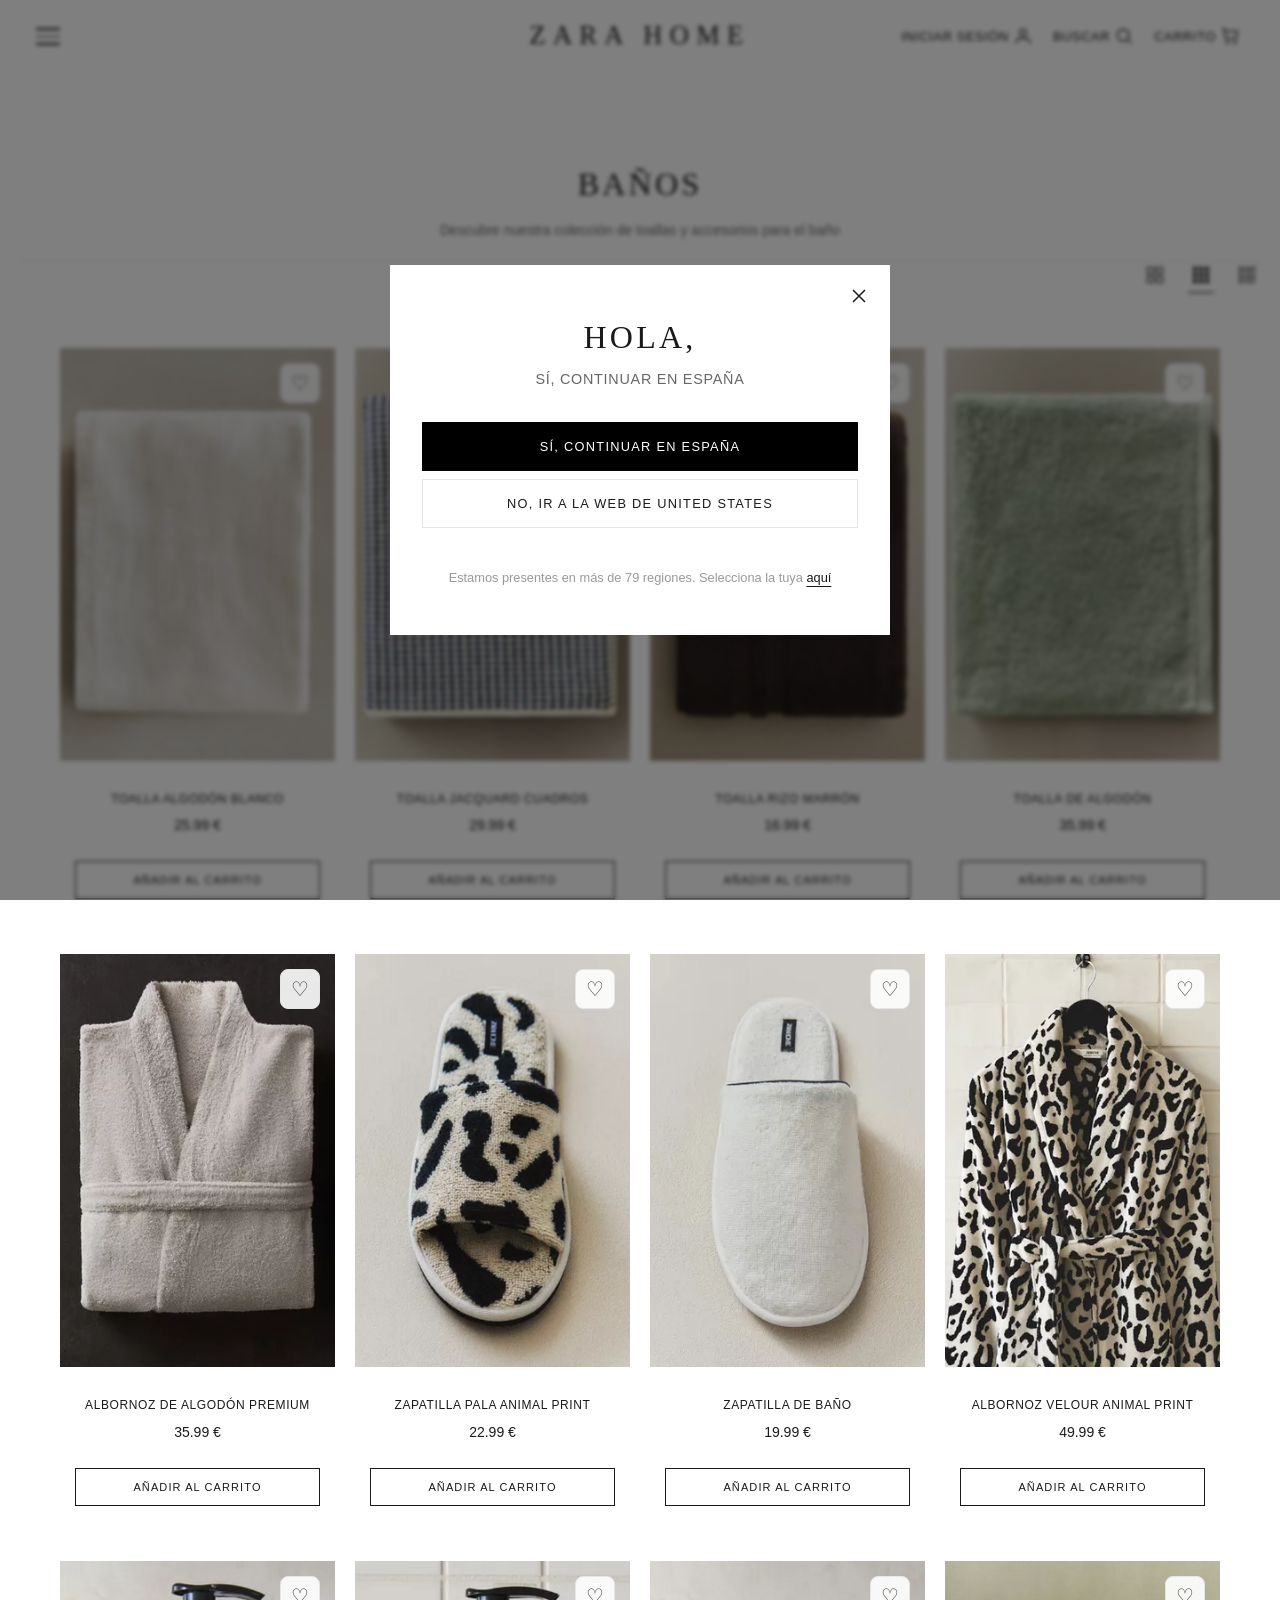
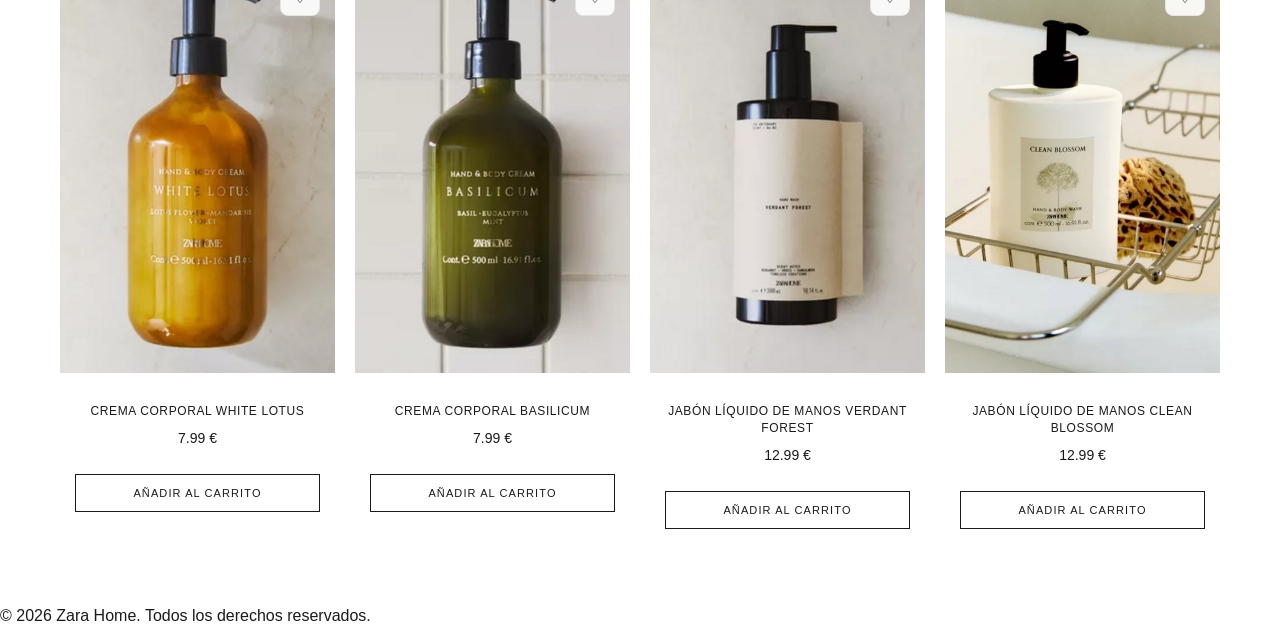
==== commit 8feafce0: "actu 5/4" ====
--- a/banos.html
+++ b/banos.html
@@ -6,7 +6,6 @@
     <title>Baños - Zara Home</title>
     <link rel="stylesheet" href="./css/style.css" />
     <script defer src="./js/app.js"></script>
-    
   </head>
 
   <body>
@@ -77,10 +76,17 @@
         <!-- BOTÓN -->
         <button class="header-icon" id="searchToggle">
           BUSCAR
-         
-          <svg width="20" height="20" viewBox="0 0 24 24" fill="none" stroke="currentColor" stroke-width="1.5">
-            <circle cx="11" cy="11" r="7"/>
-            <path d="M21 21l-4.35-4.35"/>
+
+          <svg
+            width="20"
+            height="20"
+            viewBox="0 0 24 24"
+            fill="none"
+            stroke="currentColor"
+            stroke-width="1.5"
+          >
+            <circle cx="11" cy="11" r="7" />
+            <path d="M21 21l-4.35-4.35" />
           </svg>
         </button>
 
@@ -154,7 +160,30 @@
         <p>Descubre nuestra colección de toallas y accesorios para el baño</p>
       </section>
 
-      <div id="contenedor-baño" class="productos"></div>
+      <div class="view-controls">
+        <button data-view="2" class="view-btn">
+          <div class="grid grid-2">
+            <span></span><span></span> <span></span><span></span>
+          </div>
+        </button>
+
+        <button data-view="3" class="view-btn active">
+          <div class="grid grid-3">
+            <span></span><span></span><span></span> <span></span><span></span
+            ><span></span> <span></span><span></span><span></span>
+          </div>
+        </button>
+
+        <button data-view="4" class="view-btn">
+          <div class="grid grid-4">
+            <span></span><span></span><span></span><span></span> <span></span
+            ><span></span><span></span><span></span> <span></span><span></span
+            ><span></span><span></span> <span></span><span></span><span></span
+            ><span></span>
+          </div>
+        </button>
+      </div>
+      <div id="contenedor-baño" class="productos view-4"></div>
     </main>
 
     <!-- Footer -->
--- a/css/style.css
+++ b/css/style.css
@@ -98,12 +98,15 @@
   left: 0;
   width: 100%;
   height: 100%;
+  display: flex;
+  align-items: center;
+  justify-content: center;
   background-color: rgba(0, 0, 0, 0.5);
   backdrop-filter: blur(2px);
   z-index: 999;
   transition: opacity var(--transition-normal);
-  opacity: 0;
-  pointer-events: none;
+  opacity: 1;
+  pointer-events: auto;
 }
 
 .modal-overlay.hidden {
@@ -481,15 +484,75 @@
 }
 
 /*CARD BAÑOS*/
-/* Contenedor principal de la cuadrícula */
+/* Contenedor principal de la cuadrícula,GRID */
 .productos {
   display: grid;
-  /* 2 columnas en móvil, 4 en escritorio */
+  gap: 20px;
+}
+.productos.view-2 {
   grid-template-columns: repeat(2, 1fr);
-  gap: 20px 10px; /* 20px vertical, 10px horizontal */
-  padding: 20px;
-  margin-top: 80px; /* Para que no lo tape el header */
-}
+}
+
+.productos.view-3 {
+  grid-template-columns: repeat(3, 1fr);
+}
+
+.productos.view-4 {
+  grid-template-columns: repeat(4, 1fr);
+}
+.view-controls {
+  display: flex;
+  justify-content: flex-end;
+  gap: 20px;
+  margin-bottom: 20px;
+}
+
+.view-btn {
+  background: none;
+  border: none;
+  cursor: pointer;
+  padding: 5px;
+  position: relative;
+}
+
+/* Línea activa */
+.view-btn.active::after {
+  content: "";
+  position: absolute;
+  bottom: -5px;
+  left: 0;
+  width: 100%;
+  height: 1px;
+  background:#000;
+}
+.view-btn.active .grid span {
+  background: #222;
+}
+.view-btn:hover .grid span {
+  background: #222;
+}
+
+/* Grid base */
+.grid {
+  display: grid;
+  gap: 2px;
+  width: 16px;
+  height: 16px;
+}
+.grid-2 { grid-template-columns: repeat(2, 1fr); }
+.grid-3 { grid-template-columns: repeat(3, 1fr); }
+.grid-4 { grid-template-columns: repeat(4, 1fr); }
+
+.grid span {
+  border: 1px solid #222;
+  width: 100%;
+  height: 100%;
+  border: 1px solid #000;
+  background: transparent;
+  transition: all 0.2s ease;
+
+}
+
 
 @media (min-width: 1024px) {
   .productos {
@@ -587,6 +650,8 @@
 }
 /*main bano*/
 .main-content {
+
+
   margin-top: 100px;
   padding: 20px;
 }
@@ -1306,6 +1371,7 @@
    ========================= */
 
 .auth-modal {
+  font-family: "Helvetica Neue", Arial, sans-serif;
   position: fixed;
   top: 0;
   left: 0;
@@ -1315,7 +1381,7 @@
   display: flex;
   align-items: center;
   justify-content: center;
-  backdrop-filter: blur(5px);
+  backdrop-filter: none;
 }
 
 .auth-modal.hidden {
@@ -1328,18 +1394,18 @@
   left: 0;
   width: 100%;
   height: 100%;
-  background-color: rgba(0, 0, 0, 0.5);
+  background-color: rgba(0, 0, 0, 0.3);
   cursor: pointer;
 }
 
 .auth-container {
+  font-weight: 400;
   position: relative;
   background: white;
-  border-radius: 8px;
   max-width: 400px;
   width: 90%;
-  padding: 40px;
-  box-shadow: var(--shadow-lg);
+  padding:50px 40px;
+  box-shadow: 0 2px 10px rgba(0,0,0,0.1);
   animation: slideUp 0.3s ease;
   z-index: 1001;
 }
@@ -1380,16 +1446,15 @@
 }
 
 .auth-header {
-  text-align: center;
+  text-align: left;
   margin-bottom: 32px;
 }
 
 .auth-header h2 {
-  font-family: var(--font-primary);
   font-size: 28px;
   margin-bottom: 8px;
   font-weight: 500;
-  letter-spacing: 2px;
+  letter-spacing: 0.05em;
 }
 
 .auth-header p {
@@ -1460,20 +1525,31 @@
 .auth-footer {
   display: flex;
   flex-direction: column;
-  gap: 16px;
+  gap: 10px;
+  text-align: center;
+  margin-top: 30px;
+}
+.auth-footer a:last-child {
+  font-weight: 500;
+  margin-left: 5px;
+  font-size: 15px;
+}
+.auth-footer span {
   font-size: 13px;
-  text-align: center;
-}
-
+  color: #555;
+  display: block;
+}
 .auth-link {
-  color: var(--color-text);
+  color: black;
   text-decoration: none;
-  border-bottom: 1px solid transparent;
-  transition: border-color var(--transition-fast);
+  font-size: 13px;
+  border-bottom: none;
 }
 
 .auth-link:hover {
-  border-bottom-color: var(--color-text);
+  opacity: 0.6;
+
+
 }
 
 /* Responsive */
